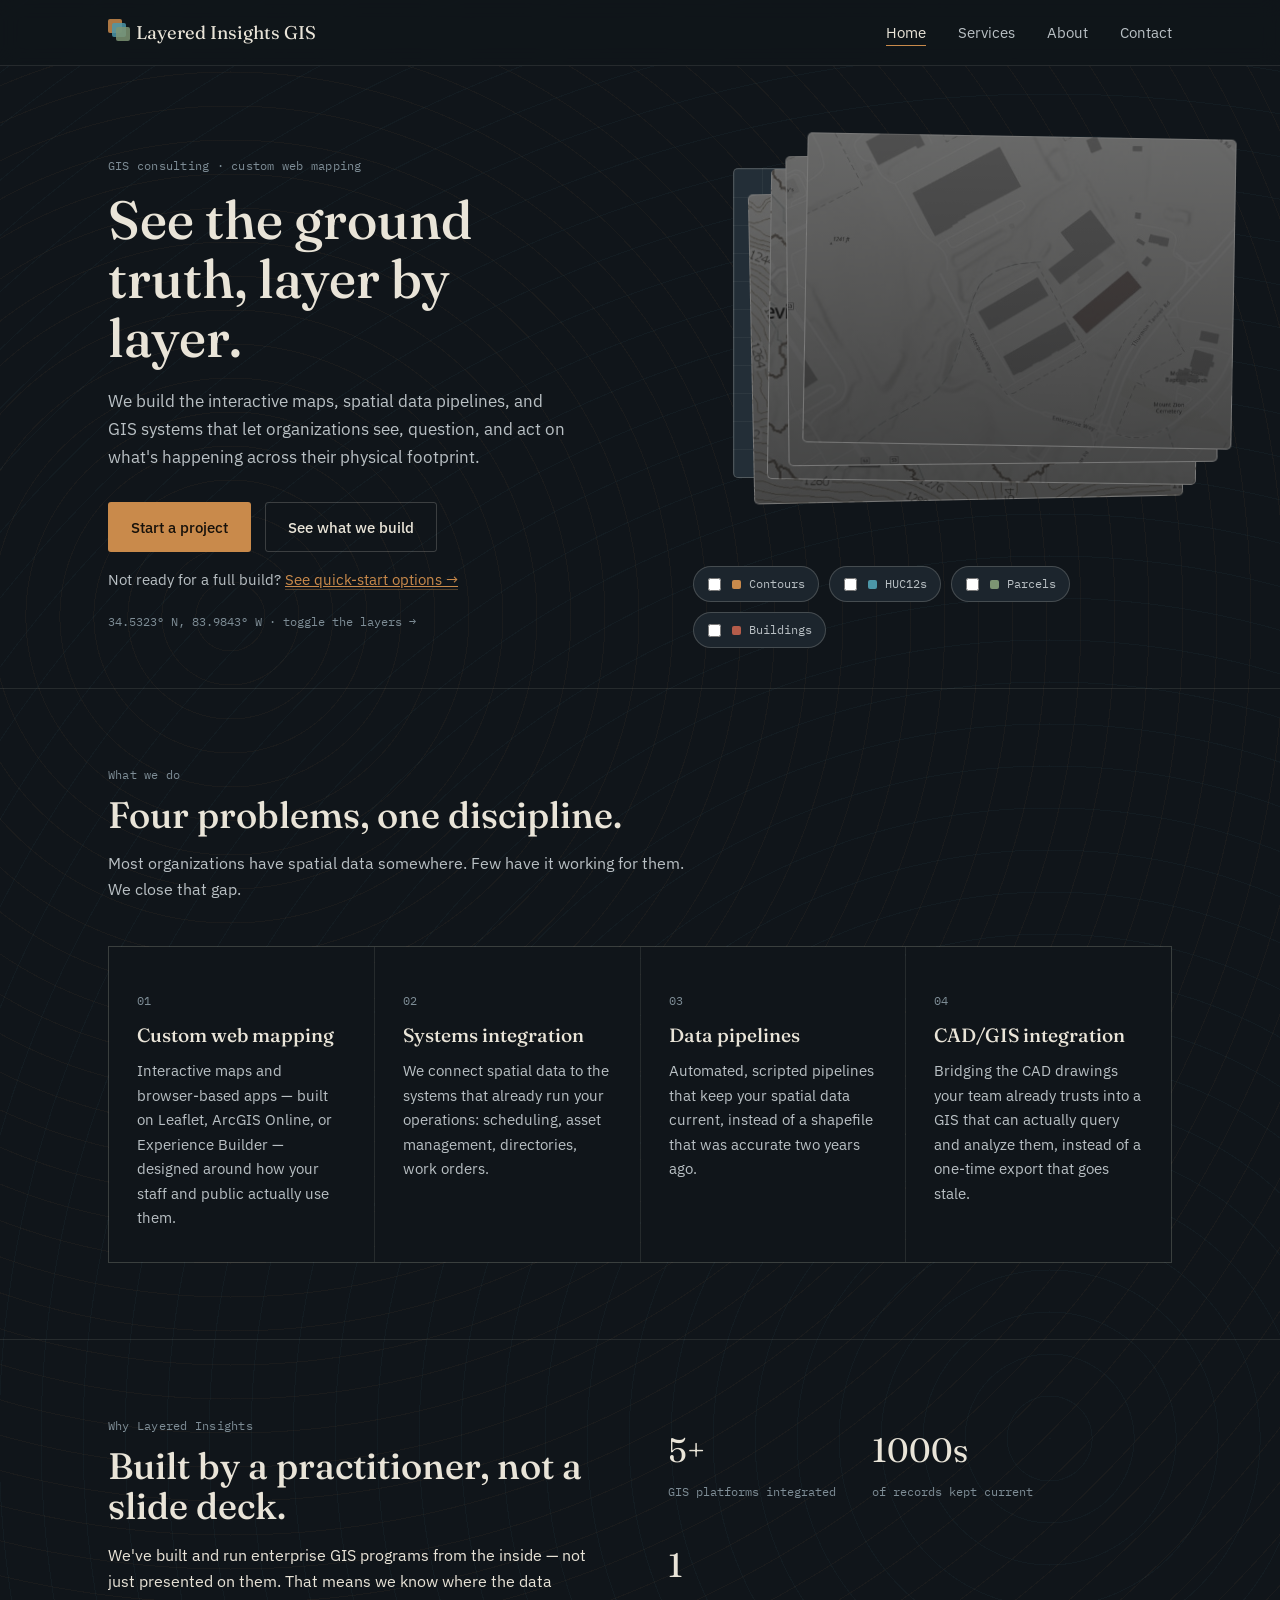
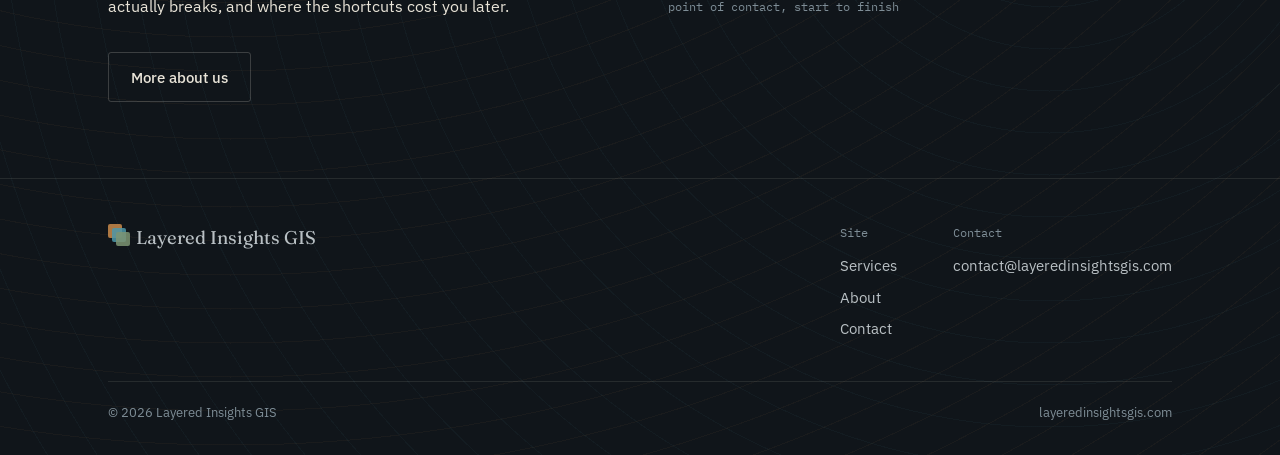
==== docs/index.html @ c65e15bb "Update index.html" ====
<!DOCTYPE html>
<html lang="en">
<head>
<meta charset="UTF-8" />
<meta name="viewport" content="width=device-width, initial-scale=1.0" />
<title>Layered Insights GIS — Custom Web Mapping &amp; GIS Systems</title>
<meta name="description" content="Layered Insights GIS builds custom web maps, GIS systems integration, and spatial data pipelines for organizations that run on place." />
<link rel="preconnect" href="https://fonts.googleapis.com">
<link href="https://fonts.googleapis.com/css2?family=Fraunces:opsz,wght@9..144,400;9..144,500;9..144,600&family=IBM+Plex+Sans:wght@400;500;600&family=IBM+Plex+Mono:wght@400;500&display=swap" rel="stylesheet">
<link rel="stylesheet" href="styles.css?v=8">
<script type="application/ld+json">
{
  "@context": "https://schema.org",
  "@type": "ProfessionalService",
  "name": "Layered Insights GIS",
  "url": "https://layeredinsightsgis.com/",
  "email": "contact@layeredinsightsgis.com",
  "description": "GIS consulting firm offering custom web mapping, GIS systems integration, spatial data pipelines, CAD/GIS integration, and quick-start digitization and mapping engagements.",
  "address": {
    "@type": "PostalAddress",
    "addressLocality": "Dahlonega",
    "addressRegion": "GA",
    "addressCountry": "US"
  },
  "areaServed": "US"
}
</script>
</head>
<body class="contour-field">

<header class="site-header">
  <nav class="nav">
    <a href="index.html" class="wordmark">
      <span class="mark"><span></span><span></span><span></span></span>
      Layered Insights GIS
    </a>
    <button class="nav-toggle" aria-label="Toggle navigation" aria-expanded="false">☰</button>
    <ul class="nav-links">
      <li><a href="index.html" aria-current="page">Home</a></li>
      <li><a href="services.html">Services</a></li>
      <li><a href="about.html">About</a></li>
      <li><a href="contact.html">Contact</a></li>
    </ul>
  </nav>
</header>

<main>
  <section class="hero">
    <div class="container hero-grid">
      <div>
        <p class="eyebrow">GIS consulting · custom web mapping</p>
        <h1>See the ground truth, layer by layer.</h1>
        <p class="lede">We build the interactive maps, spatial data pipelines, and GIS systems that let organizations see, question, and act on what's happening across their physical footprint.</p>
        <div class="hero-cta">
          <a href="contact.html" class="btn btn-primary">Start a project</a>
          <a href="services.html" class="btn btn-ghost">See what we build</a>
        </div>
        <p class="lede" style="margin-top:16px; font-size:0.94rem;">Not ready for a full build? <a href="services.html#quick-start" style="color:var(--ochre); border-bottom:1px solid var(--ochre-dim);">See quick-start options →</a></p>
        <p class="coord" style="margin-top:20px;">34.5323° N, 83.9843° W · toggle the layers →</p>
      </div>

      <div>
        <div class="stack-stage" aria-hidden="false">
          <div class="layer-sheet active" data-layer="base">
            <svg class="chrome" viewBox="0 0 120 40">
              <path d="M8 30 L8 10 M4 14 L8 10 L12 14" fill="none" stroke="currentColor" stroke-width="1.4"/>
              <line x1="30" y1="30" x2="70" y2="30" stroke="currentColor" stroke-width="1.4"/>
              <line x1="30" y1="26" x2="30" y2="30" stroke="currentColor" stroke-width="1.4"/>
              <line x1="50" y1="26" x2="50" y2="30" stroke="currentColor" stroke-width="1.4"/>
              <line x1="70" y1="26" x2="70" y2="30" stroke="currentColor" stroke-width="1.4"/>
              <text x="30" y="18" font-family="IBM Plex Mono" font-size="8" fill="currentColor">0&#160;&#160;&#160;&#160;&#160;&#160;200 m</text>
            </svg>
          </div>

          <div class="layer-sheet layer-photo" data-layer="contours" style="--tx:18px; --ty:22px; --rot:-1.2deg; --delay:.08s; background-image:url('imgs/contours.jpg');">
            <span class="sheet-label">Contours</span>
          </div>

          <div class="layer-sheet layer-photo" data-layer="huc12" style="--tx:36px; --ty:4px; --rot:.8deg; --delay:.16s; background-image:url('imgs/huc12s.jpg');">
            <span class="sheet-label">HUC12s</span>
          </div>

          <div class="layer-sheet layer-photo" data-layer="parcels" style="--tx:54px; --ty:-14px; --rot:-.6deg; --delay:.24s; background-image:url('imgs/parcels.jpg');">
            <span class="sheet-label">Parcels</span>
          </div>

          <div class="layer-sheet layer-photo" data-layer="buildings" style="--tx:72px; --ty:-32px; --rot:1deg; --delay:.32s; background-image:url('imgs/buildings.jpg?v=2');">
            <span class="sheet-label">Buildings</span>
          </div>
        </div>
        <div class="layer-toggles">
          <label class="layer-chip"><input type="checkbox" data-layer="contours"><span class="swatch" style="background:var(--ochre)"></span>Contours</label>
          <label class="layer-chip"><input type="checkbox" data-layer="huc12"><span class="swatch" style="background:var(--teal)"></span>HUC12s</label>
          <label class="layer-chip"><input type="checkbox" data-layer="parcels"><span class="swatch" style="background:var(--olive)"></span>Parcels</label>
          <label class="layer-chip"><input type="checkbox" data-layer="buildings"><span class="swatch" style="background:var(--clay)"></span>Buildings</label>
        </div>
      </div>

    </div>
  </section>

  <section class="section-border-top">
    <div class="container">
      <div class="section-head">
        <p class="eyebrow">What we do</p>
        <h2>Four problems, one discipline.</h2>
        <p class="lede">Most organizations have spatial data somewhere. Few have it working for them. We close that gap.</p>
      </div>
      <div class="grid-4">
        <div class="card">
          <p class="num">01</p>
          <h3>Custom web mapping</h3>
          <p>Interactive maps and browser-based apps — built on Leaflet, ArcGIS Online, or Experience Builder — designed around how your staff and public actually use them.</p>
        </div>
        <div class="card">
          <p class="num">02</p>
          <h3>Systems integration</h3>
          <p>We connect spatial data to the systems that already run your operations: scheduling, asset management, directories, work orders.</p>
        </div>
        <div class="card">
          <p class="num">03</p>
          <h3>Data pipelines</h3>
          <p>Automated, scripted pipelines that keep your spatial data current, instead of a shapefile that was accurate two years ago.</p>
        </div>
        <div class="card">
          <p class="num">04</p>
          <h3>CAD/GIS integration</h3>
          <p>Bridging the CAD drawings your team already trusts into a GIS that can actually query and analyze them, instead of a one-time export that goes stale.</p>
        </div>
      </div>
    </div>
  </section>

  <section class="section-border-top">
    <div class="container">
      <div class="about-grid">
        <div>
          <p class="eyebrow">Why Layered Insights</p>
          <h2 style="font-size:clamp(1.7rem,3vw,2.3rem); margin-top:10px;">Built by a practitioner, not a slide deck.</h2>
          <p class="lede" style="margin-top:16px;">We've built and run enterprise GIS programs from the inside — not just presented on them. That means we know where the data actually breaks, and where the shortcuts cost you later.</p>
          <div class="hero-cta">
            <a href="about.html" class="btn btn-ghost">More about us</a>
          </div>
        </div>
        <div class="stat-row">
          <div class="stat"><span class="n">5+</span><span class="l">GIS platforms integrated</span></div>
          <div class="stat"><span class="n">1000s</span><span class="l">of records kept current</span></div>
          <div class="stat"><span class="n">1</span><span class="l">point of contact, start to finish</span></div>
        </div>
      </div>
    </div>
  </section>
</main>

<footer class="site-footer">
  <div class="container">
    <div class="footer-grid">
      <a href="index.html" class="wordmark">
        <span class="mark"><span></span><span></span><span></span></span>
        Layered Insights GIS
      </a>
      <div class="footer-cols">
        <div class="footer-col">
          <h4>Site</h4>
          <ul>
            <li><a href="services.html">Services</a></li>
            <li><a href="about.html">About</a></li>
            <li><a href="contact.html">Contact</a></li>
          </ul>
        </div>
        <div class="footer-col">
          <h4>Contact</h4>
          <ul>
            <li><a href="mailto:contact@layeredinsightsgis.com">contact@layeredinsightsgis.com</a></li>
          </ul>
        </div>
      </div>
    </div>
    <div class="footer-bottom">
      <span>© 2026 Layered Insights GIS</span>
      <span>layeredinsightsgis.com</span>
    </div>
  </div>
</footer>

<script src="script.js?v=6"></script>
</body>
</html>
---- docs/styles.css ----
/* ============================================================
   Layered Insights GIS — design tokens
   Palette drawn from real cartographic convention: a dark
   basemap ink, with contour ochre / hydrology teal / vegetation
   olive standing in for actual GIS layer types.
   ============================================================ */

:root {
  --ink: #10151A;
  --ink-2: #161D24;
  --panel: #1C252D;
  --panel-2: #232E37;
  --border: rgba(232, 228, 218, 0.10);
  --border-strong: rgba(232, 228, 218, 0.20);

  --paper: #E9E4D8;
  --paper-dim: #B9C0C4;
  --muted: #7E8D96;

  --ochre: #C98A4B;
  --ochre-dim: rgba(201, 138, 75, 0.35);
  --teal: #4C97A8;
  --teal-dim: rgba(76, 151, 168, 0.35);
  --olive: #7C9473;
  --olive-dim: rgba(124, 148, 115, 0.35);
  --clay: #B45C4A;

  --font-display: "Fraunces", Georgia, serif;
  --font-body: "IBM Plex Sans", -apple-system, sans-serif;
  --font-mono: "IBM Plex Mono", monospace;

  --max-w: 1120px;
}

* { box-sizing: border-box; }

html {
  scroll-behavior: smooth;
}

@media (prefers-reduced-motion: reduce) {
  html { scroll-behavior: auto; }
  *, *::before, *::after {
    animation-duration: 0.001ms !important;
    transition-duration: 0.001ms !important;
  }
}

body {
  margin: 0;
  background: var(--ink);
  color: var(--paper);
  font-family: var(--font-body);
  font-size: 16px;
  line-height: 1.6;
  -webkit-font-smoothing: antialiased;
}

a {
  color: inherit;
}

/* subtle contour texture on the base ink */
.contour-field {
  background-image:
    repeating-radial-gradient(circle at 18% 30%, rgba(201,138,75,0.05) 0, rgba(201,138,75,0.05) 1px, transparent 1px, transparent 34px),
    repeating-radial-gradient(circle at 82% 70%, rgba(76,151,168,0.05) 0, rgba(76,151,168,0.05) 1px, transparent 1px, transparent 42px);
}

img { max-width: 100%; display: block; }

h1, h2, h3 {
  font-family: var(--font-display);
  font-weight: 500;
  line-height: 1.1;
  margin: 0;
  color: var(--paper);
}

p { margin: 0; }

.eyebrow {
  font-family: var(--font-mono);
  font-size: 0.78rem;
  letter-spacing: 0.02em;
  color: var(--muted);
}

.container {
  max-width: var(--max-w);
  margin: 0 auto;
  padding: 0 28px;
}

/* ---------------- header / nav ---------------- */

.site-header {
  position: sticky;
  top: 0;
  z-index: 50;
  background: rgba(16, 21, 26, 0.86);
  backdrop-filter: blur(10px);
  border-bottom: 1px solid var(--border);
}

.nav {
  display: flex;
  align-items: center;
  justify-content: space-between;
  padding: 18px 28px;
  max-width: var(--max-w);
  margin: 0 auto;
}

.wordmark {
  display: flex;
  align-items: baseline;
  gap: 8px;
  text-decoration: none;
  font-family: var(--font-display);
  font-size: 1.15rem;
  color: var(--paper);
}

.wordmark .mark {
  display: inline-flex;
  width: 20px;
  height: 20px;
  position: relative;
}
.wordmark .mark span {
  position: absolute;
  width: 14px;
  height: 14px;
  border-radius: 2px;
  opacity: 0.85;
}
.wordmark .mark span:nth-child(1) { background: var(--ochre); top: 0; left: 0; }
.wordmark .mark span:nth-child(2) { background: var(--teal); top: 4px; left: 4px; }
.wordmark .mark span:nth-child(3) { background: var(--olive); top: 8px; left: 8px; }

.nav-links {
  display: flex;
  gap: 32px;
  list-style: none;
  margin: 0;
  padding: 0;
  font-size: 0.94rem;
}

.nav-links a {
  text-decoration: none;
  color: var(--paper-dim);
  padding-bottom: 3px;
  border-bottom: 1px solid transparent;
  transition: color 0.15s ease, border-color 0.15s ease;
}

.nav-links a:hover,
.nav-links a[aria-current="page"] {
  color: var(--paper);
  border-color: var(--ochre);
}

.nav-toggle {
  display: none;
  background: none;
  border: 1px solid var(--border-strong);
  border-radius: 4px;
  color: var(--paper);
  width: 38px;
  height: 34px;
  cursor: pointer;
}

@media (max-width: 720px) {
  .nav-links {
    position: absolute;
    top: 100%;
    left: 0;
    right: 0;
    background: var(--ink-2);
    border-bottom: 1px solid var(--border);
    flex-direction: column;
    gap: 0;
    padding: 8px 28px 18px;
    display: none;
  }
  .nav-links.open { display: flex; }
  .nav-links a { display: block; padding: 12px 0; border-bottom: 1px solid var(--border); }
  .nav-toggle { display: block; }
}

/* ---------------- buttons ---------------- */

.btn {
  display: inline-flex;
  align-items: center;
  gap: 8px;
  font-family: var(--font-body);
  font-size: 0.95rem;
  font-weight: 500;
  text-decoration: none;
  padding: 12px 22px;
  border-radius: 3px;
  border: 1px solid transparent;
  cursor: pointer;
}

.btn-primary {
  background: var(--ochre);
  color: #17110A;
}
.btn-primary:hover { background: #d99a5d; }

.btn-ghost {
  background: transparent;
  border-color: var(--border-strong);
  color: var(--paper);
}
.btn-ghost:hover { border-color: var(--paper-dim); }

/* ---------------- hero / layer stack ---------------- */

.hero {
  padding: 72px 0 40px;
}

.hero-grid {
  display: grid;
  grid-template-columns: 1.05fr 0.95fr;
  gap: 56px;
  align-items: center;
}

@media (max-width: 880px) {
  .hero-grid { grid-template-columns: 1fr; }
}

.hero h1 {
  font-size: clamp(2.3rem, 4.2vw, 3.4rem);
  margin-top: 14px;
  max-width: 13ch;
}

.hero .lede {
  margin-top: 20px;
  font-size: 1.08rem;
  color: var(--paper-dim);
  max-width: 46ch;
}

.hero-cta {
  margin-top: 32px;
  display: flex;
  gap: 14px;
  flex-wrap: wrap;
}

.coord {
  font-family: var(--font-mono);
  font-size: 0.72rem;
  color: var(--muted);
}

/* layer stack graphic */
.stack-stage {
  position: relative;
  height: 400px;
}

.layer-sheet {
  position: absolute;
  inset: 30px 10px 60px 40px;
  border-radius: 5px;
  border: 1px solid var(--border-strong);
  overflow: hidden;
  transform: translate(var(--tx, 0), var(--ty, 0)) rotate(var(--rot, 0deg));
  animation: sheetIn 0.7s cubic-bezier(0.16, 1, 0.3, 1) both;
  animation-delay: var(--delay, 0s);
  opacity: 1;
  transition: opacity 0.35s ease;
}

.layer-sheet.depth-hidden {
  opacity: 0;
  pointer-events: none;
}

@keyframes sheetIn {
  from {
    transform: translate(var(--tx, 0), calc(var(--ty, 0px) + 46px)) rotate(var(--rot, 0deg)) scale(0.94);
  }
  to {
    transform: translate(var(--tx, 0), var(--ty, 0)) rotate(var(--rot, 0deg));
  }
}

.layer-photo {
  background-size: cover;
  background-position: center;
  filter: grayscale(0.75) brightness(0.5) saturate(0.6);
  transition: filter 0.5s ease;
}
.layer-photo.active {
  filter: grayscale(0) brightness(0.92) saturate(1.05);
}
.layer-photo::after {
  content: "";
  position: absolute;
  inset: 0;
  background: linear-gradient(180deg, rgba(16,21,26,0.15), rgba(16,21,26,0.45));
  pointer-events: none;
}

.sheet-label {
  position: absolute;
  top: 12px;
  left: 16px;
  font-family: var(--font-mono);
  font-size: 0.72rem;
  color: var(--paper);
  opacity: 0;
  transform: translateY(-4px);
  transition: opacity 0.25s ease, transform 0.25s ease;
  text-shadow: 0 1px 4px rgba(0,0,0,0.6);
  z-index: 1;
}
.layer-sheet.active .sheet-label { opacity: 1; transform: translateY(0); }

.layer-sheet[data-layer="base"] {
  z-index: 1;
  background:
    radial-gradient(circle at 30% 20%, rgba(76,151,168,0.08), transparent 55%),
    var(--panel-2);
  background-image:
    linear-gradient(rgba(232,228,218,0.05) 1px, transparent 1px),
    linear-gradient(90deg, rgba(232,228,218,0.05) 1px, transparent 1px);
  background-size: 28px 28px;
  color: var(--muted);
}
.layer-sheet[data-layer="base"] .chrome {
  position: absolute;
  bottom: 14px;
  right: 14px;
  width: 110px;
  height: 38px;
}

.layer-sheet[data-layer="contours"] { z-index: 2; }
.layer-sheet.active[data-layer="contours"] { border-color: var(--ochre); }

.layer-sheet[data-layer="huc12"] { z-index: 3; }
.layer-sheet.active[data-layer="huc12"] { border-color: var(--teal); }

.layer-sheet[data-layer="parcels"] { z-index: 4; }
.layer-sheet.active[data-layer="parcels"] { border-color: var(--olive); }

.layer-sheet[data-layer="buildings"] { z-index: 5; }
.layer-sheet.active[data-layer="buildings"] { border-color: var(--clay); }

.layer-toggles {
  display: flex;
  flex-wrap: wrap;
  gap: 10px;
  margin-top: 28px;
}

.layer-chip {
  display: flex;
  align-items: center;
  gap: 8px;
  font-family: var(--font-mono);
  font-size: 0.78rem;
  color: var(--paper-dim);
  background: var(--panel);
  border: 1px solid var(--border-strong);
  border-radius: 20px;
  padding: 7px 13px 7px 10px;
  cursor: pointer;
  user-select: none;
}

.layer-chip input { accent-color: var(--ochre); cursor: pointer; }
.layer-chip .swatch {
  width: 9px; height: 9px; border-radius: 2px;
}

/* ---------------- generic sections ---------------- */

section { padding: 76px 0; }
.section-border-top { border-top: 1px solid var(--border); }

.section-head {
  max-width: 60ch;
  margin-bottom: 44px;
}

.section-head h2 {
  font-size: clamp(1.7rem, 3vw, 2.3rem);
  margin-top: 10px;
}

.section-head .lede {
  margin-top: 14px;
  color: var(--paper-dim);
  font-size: 1.02rem;
}

.grid-4 {
  display: grid;
  grid-template-columns: repeat(4, 1fr);
  gap: 1px;
  background: var(--border);
  border: 1px solid var(--border);
}

@media (max-width: 980px) {
  .grid-4 { grid-template-columns: repeat(2, 1fr); }
}

@media (max-width: 560px) {
  .grid-4 { grid-template-columns: 1fr; }
}

.grid-flex {
  display: grid;
  grid-template-columns: repeat(auto-fit, minmax(230px, 1fr));
  gap: 1px;
  background: var(--border);
  border: 1px solid var(--border);
}

.card {
  background: var(--ink);
  padding: 32px 28px;
}

.card .num {
  font-family: var(--font-mono);
  font-size: 0.78rem;
  color: var(--muted);
}

.card h3 {
  font-size: 1.2rem;
  margin-top: 14px;
}

.card p {
  margin-top: 12px;
  color: var(--paper-dim);
  font-size: 0.96rem;
}

/* ---------------- footer ---------------- */

.site-footer {
  border-top: 1px solid var(--border);
  padding: 44px 0 32px;
}

.footer-grid {
  display: flex;
  justify-content: space-between;
  align-items: flex-start;
  flex-wrap: wrap;
  gap: 24px;
}

.footer-grid a {
  text-decoration: none;
  color: var(--paper-dim);
}
.footer-grid a:hover { color: var(--paper); }

.footer-cols {
  display: flex;
  gap: 56px;
  flex-wrap: wrap;
}

.footer-col h4 {
  font-family: var(--font-mono);
  font-size: 0.75rem;
  color: var(--muted);
  margin: 0 0 12px;
  font-weight: 400;
}

.footer-col ul {
  list-style: none;
  margin: 0;
  padding: 0;
  display: flex;
  flex-direction: column;
  gap: 8px;
  font-size: 0.92rem;
}

.footer-bottom {
  margin-top: 40px;
  padding-top: 20px;
  border-top: 1px solid var(--border);
  display: flex;
  justify-content: space-between;
  flex-wrap: wrap;
  gap: 10px;
  font-size: 0.82rem;
  color: var(--muted);
}

/* ---------------- page hero (inner pages) ---------------- */

.page-hero {
  padding: 56px 0 20px;
}
.page-hero h1 {
  font-size: clamp(2rem, 4vw, 2.8rem);
  margin-top: 12px;
  max-width: 20ch;
}
.page-hero .lede {
  margin-top: 18px;
  color: var(--paper-dim);
  max-width: 52ch;
  font-size: 1.04rem;
}

/* ---------------- services page ---------------- */

.service-row {
  display: grid;
  grid-template-columns: 220px 1fr;
  gap: 40px;
  padding: 36px 0;
  border-top: 1px solid var(--border);
}
.service-row:last-child { border-bottom: 1px solid var(--border); }

@media (max-width: 720px) {
  .service-row { grid-template-columns: 1fr; gap: 12px; }
}

.service-row h3 {
  font-size: 1.35rem;
}
.service-row .lede {
  margin-top: 14px;
  color: var(--paper-dim);
}
.service-row ul {
  margin: 18px 0 0;
  padding-left: 18px;
  color: var(--paper-dim);
  font-size: 0.95rem;
}
.service-row li { margin-top: 6px; }

/* ---------------- about page ---------------- */

.about-grid {
  display: grid;
  grid-template-columns: 1fr 1fr;
  gap: 56px;
  align-items: start;
}
@media (max-width: 880px) {
  .about-grid { grid-template-columns: 1fr; }
}

.stat-row {
  display: flex;
  gap: 36px;
  flex-wrap: wrap;
  margin-top: 8px;
}
.stat {
  font-family: var(--font-mono);
}
.stat .n {
  font-family: var(--font-display);
  font-size: 2.1rem;
  color: var(--paper);
  display: block;
}
.stat .l {
  font-size: 0.76rem;
  color: var(--muted);
}

.principle-list {
  list-style: none;
  margin: 0;
  padding: 0;
  display: flex;
  flex-direction: column;
  gap: 22px;
}
.principle-list li {
  padding-left: 20px;
  border-left: 2px solid var(--border-strong);
  color: var(--paper-dim);
}
.principle-list strong {
  display: block;
  color: var(--paper);
  font-weight: 500;
  margin-bottom: 4px;
}

/* ---------------- contact page ---------------- */

.contact-grid {
  display: grid;
  grid-template-columns: 1fr 1.1fr;
  gap: 56px;
}
@media (max-width: 880px) {
  .contact-grid { grid-template-columns: 1fr; }
}

.contact-details {
  display: flex;
  flex-direction: column;
  gap: 26px;
}
.contact-details .item .l {
  font-family: var(--font-mono);
  font-size: 0.75rem;
  color: var(--muted);
}
.contact-details .item .v {
  margin-top: 4px;
  font-size: 1.05rem;
}
.contact-details .item a {
  text-decoration: none;
  border-bottom: 1px solid var(--border-strong);
}
.contact-details .item a:hover { border-color: var(--ochre); }

.form-field {
  display: flex;
  flex-direction: column;
  gap: 6px;
  margin-bottom: 20px;
}
.form-field label {
  font-family: var(--font-mono);
  font-size: 0.75rem;
  color: var(--muted);
}
.form-field input,
.form-field textarea,
.form-field select {
  background: var(--panel);
  border: 1px solid var(--border-strong);
  border-radius: 3px;
  padding: 11px 13px;
  color: var(--paper);
  font-family: var(--font-body);
  font-size: 0.96rem;
}
.form-field input:focus,
.form-field textarea:focus,
.form-field select:focus {
  outline: 2px solid var(--ochre);
  outline-offset: 1px;
}
.form-field textarea { resize: vertical; min-height: 120px; }

:focus-visible {
  outline: 2px solid var(--ochre);
  outline-offset: 2px;
}
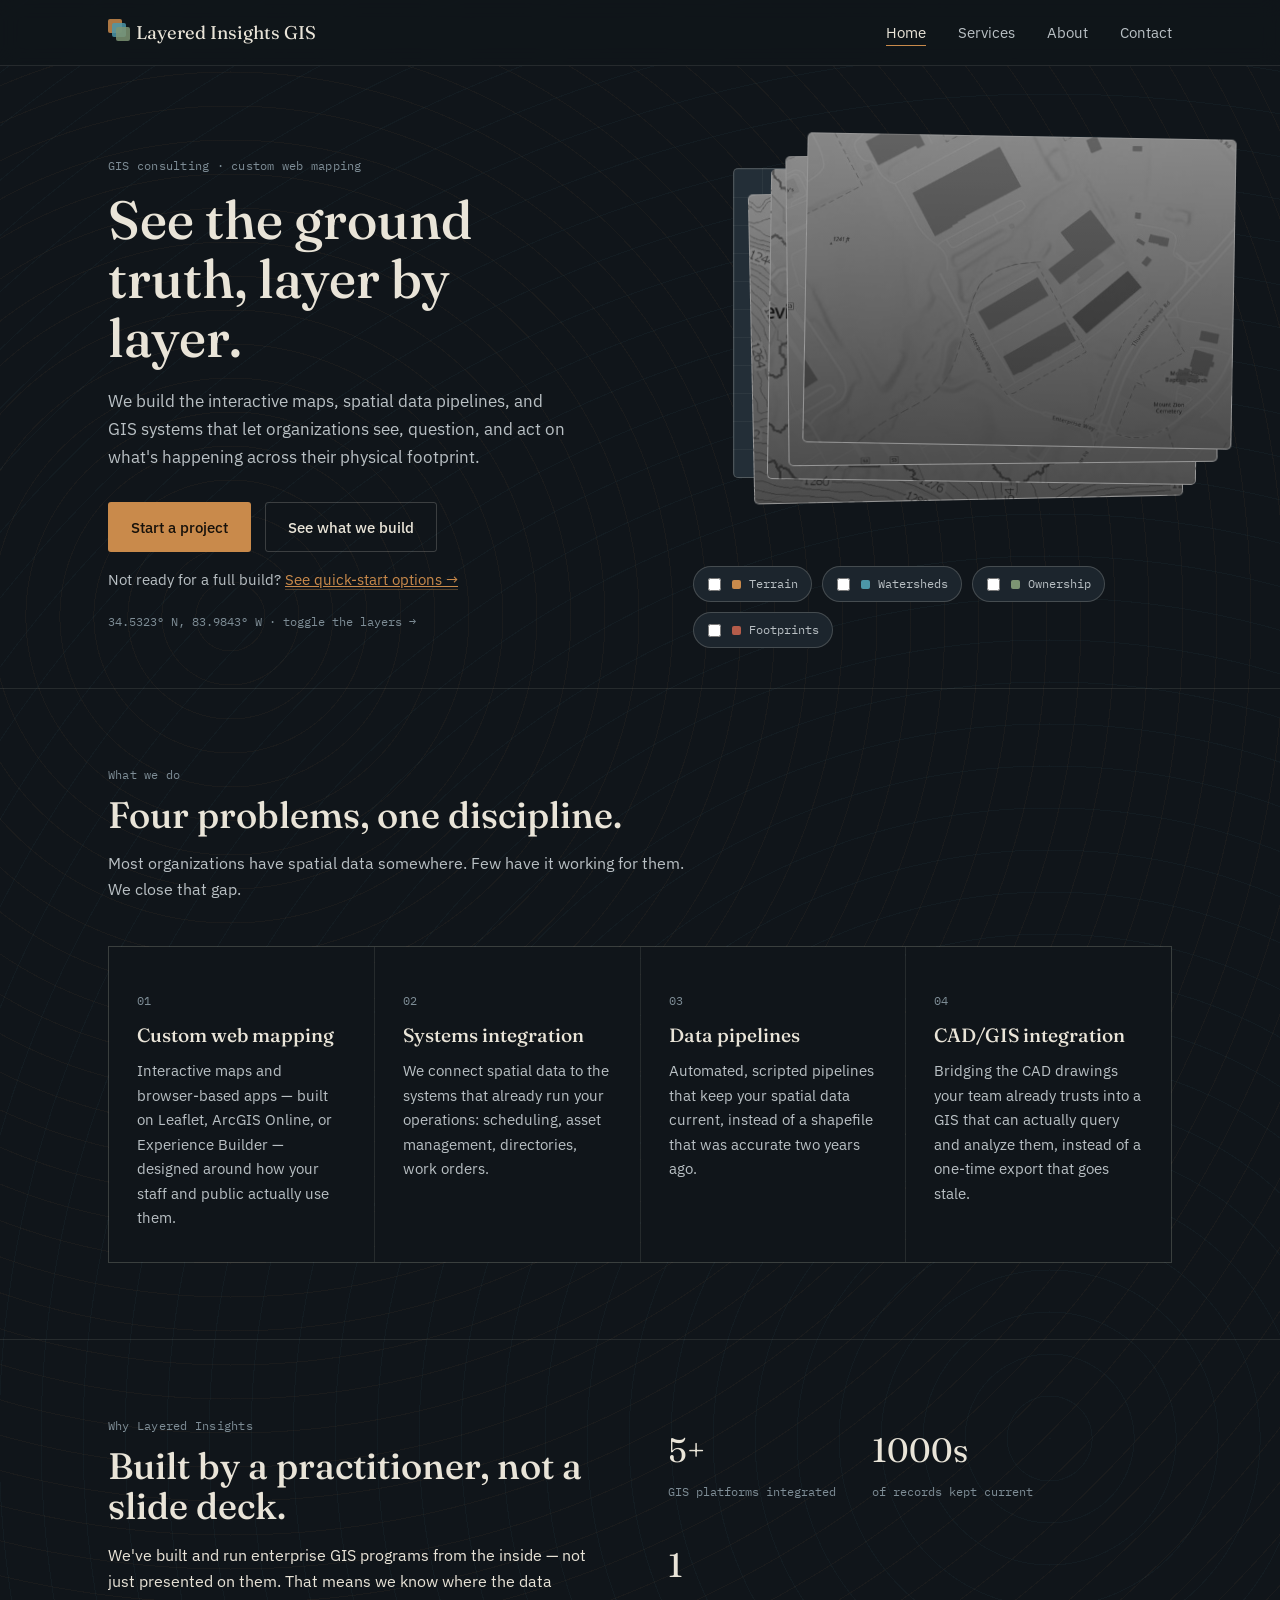
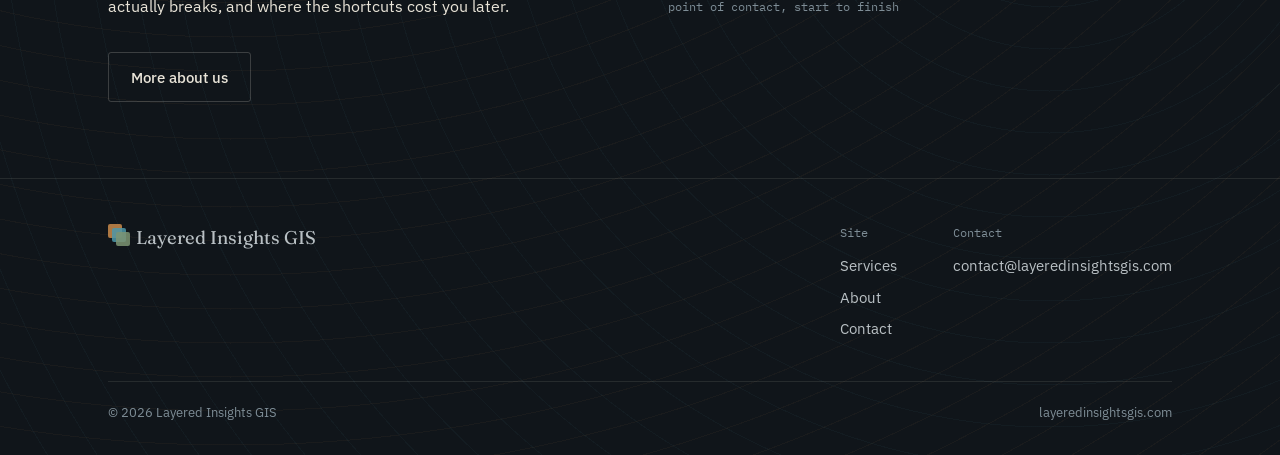
==== commit ed16caf9: "Add files via upload" ====
--- a/docs/index.html
+++ b/docs/index.html
@@ -7,7 +7,7 @@
 <meta name="description" content="Layered Insights GIS builds custom web maps, GIS systems integration, and spatial data pipelines for organizations that run on place." />
 <link rel="preconnect" href="https://fonts.googleapis.com">
 <link href="https://fonts.googleapis.com/css2?family=Fraunces:opsz,wght@9..144,400;9..144,500;9..144,600&family=IBM+Plex+Sans:wght@400;500;600&family=IBM+Plex+Mono:wght@400;500&display=swap" rel="stylesheet">
-<link rel="stylesheet" href="styles.css?v=8">
+<link rel="stylesheet" href="styles.css?v=9">
 <script type="application/ld+json">
 {
   "@context": "https://schema.org",
@@ -73,26 +73,26 @@
           </div>
 
           <div class="layer-sheet layer-photo" data-layer="contours" style="--tx:18px; --ty:22px; --rot:-1.2deg; --delay:.08s; background-image:url('imgs/contours.jpg');">
-            <span class="sheet-label">Contours</span>
+            <span class="sheet-label"><span class="name">Terrain</span><span class="tech">contours</span></span>
           </div>
 
           <div class="layer-sheet layer-photo" data-layer="huc12" style="--tx:36px; --ty:4px; --rot:.8deg; --delay:.16s; background-image:url('imgs/huc12s.jpg');">
-            <span class="sheet-label">HUC12s</span>
+            <span class="sheet-label"><span class="name">Watersheds</span><span class="tech">huc12</span></span>
           </div>
 
           <div class="layer-sheet layer-photo" data-layer="parcels" style="--tx:54px; --ty:-14px; --rot:-.6deg; --delay:.24s; background-image:url('imgs/parcels.jpg');">
-            <span class="sheet-label">Parcels</span>
+            <span class="sheet-label"><span class="name">Ownership</span><span class="tech">parcels</span></span>
           </div>
 
           <div class="layer-sheet layer-photo" data-layer="buildings" style="--tx:72px; --ty:-32px; --rot:1deg; --delay:.32s; background-image:url('imgs/buildings.jpg?v=2');">
-            <span class="sheet-label">Buildings</span>
+            <span class="sheet-label"><span class="name">Footprints</span><span class="tech">buildings</span></span>
           </div>
         </div>
         <div class="layer-toggles">
-          <label class="layer-chip"><input type="checkbox" data-layer="contours"><span class="swatch" style="background:var(--ochre)"></span>Contours</label>
-          <label class="layer-chip"><input type="checkbox" data-layer="huc12"><span class="swatch" style="background:var(--teal)"></span>HUC12s</label>
-          <label class="layer-chip"><input type="checkbox" data-layer="parcels"><span class="swatch" style="background:var(--olive)"></span>Parcels</label>
-          <label class="layer-chip"><input type="checkbox" data-layer="buildings"><span class="swatch" style="background:var(--clay)"></span>Buildings</label>
+          <label class="layer-chip"><input type="checkbox" data-layer="contours"><span class="swatch" style="background:var(--ochre)"></span>Terrain</label>
+          <label class="layer-chip"><input type="checkbox" data-layer="huc12"><span class="swatch" style="background:var(--teal)"></span>Watersheds</label>
+          <label class="layer-chip"><input type="checkbox" data-layer="parcels"><span class="swatch" style="background:var(--olive)"></span>Ownership</label>
+          <label class="layer-chip"><input type="checkbox" data-layer="buildings"><span class="swatch" style="background:var(--clay)"></span>Footprints</label>
         </div>
       </div>
 
--- a/docs/styles.css
+++ b/docs/styles.css
@@ -299,32 +299,63 @@
 .layer-photo {
   background-size: cover;
   background-position: center;
-  filter: grayscale(0.75) brightness(0.5) saturate(0.6);
-  transition: filter 0.5s ease;
+  filter: grayscale(1) brightness(0.62) contrast(1.08);
+  transition: filter 0.5s ease, box-shadow 0.5s ease;
 }
 .layer-photo.active {
-  filter: grayscale(0) brightness(0.92) saturate(1.05);
-}
+  filter: grayscale(0) brightness(0.95) contrast(1.02) saturate(1.05);
+}
+.layer-photo::before {
+  content: "";
+  position: absolute;
+  inset: 0;
+  mix-blend-mode: color;
+  opacity: 0.7;
+  transition: opacity 0.5s ease;
+  pointer-events: none;
+}
+.layer-photo.active::before { opacity: 0; }
+.layer-photo[data-layer="contours"]::before { background: var(--ochre); }
+.layer-photo[data-layer="huc12"]::before { background: var(--teal); }
+.layer-photo[data-layer="parcels"]::before { background: var(--olive); }
+.layer-photo[data-layer="buildings"]::before { background: var(--clay); }
+
 .layer-photo::after {
   content: "";
   position: absolute;
   inset: 0;
-  background: linear-gradient(180deg, rgba(16,21,26,0.15), rgba(16,21,26,0.45));
+  background: linear-gradient(180deg, rgba(16,21,26,0.1), rgba(16,21,26,0.5));
   pointer-events: none;
 }
+
+.layer-photo.active[data-layer="contours"] { box-shadow: 0 0 46px -6px var(--ochre); }
+.layer-photo.active[data-layer="huc12"] { box-shadow: 0 0 46px -6px var(--teal); }
+.layer-photo.active[data-layer="parcels"] { box-shadow: 0 0 46px -6px var(--olive); }
+.layer-photo.active[data-layer="buildings"] { box-shadow: 0 0 46px -6px var(--clay); }
 
 .sheet-label {
   position: absolute;
   top: 12px;
   left: 16px;
-  font-family: var(--font-mono);
-  font-size: 0.72rem;
   color: var(--paper);
   opacity: 0;
   transform: translateY(-4px);
   transition: opacity 0.25s ease, transform 0.25s ease;
-  text-shadow: 0 1px 4px rgba(0,0,0,0.6);
   z-index: 1;
+}
+.sheet-label .name {
+  display: block;
+  font-family: var(--font-display);
+  font-size: 1.05rem;
+  text-shadow: 0 1px 6px rgba(0,0,0,0.7);
+}
+.sheet-label .tech {
+  display: block;
+  font-family: var(--font-mono);
+  font-size: 0.68rem;
+  color: var(--paper-dim);
+  text-shadow: 0 1px 4px rgba(0,0,0,0.7);
+  margin-top: 2px;
 }
 .layer-sheet.active .sheet-label { opacity: 1; transform: translateY(0); }
 
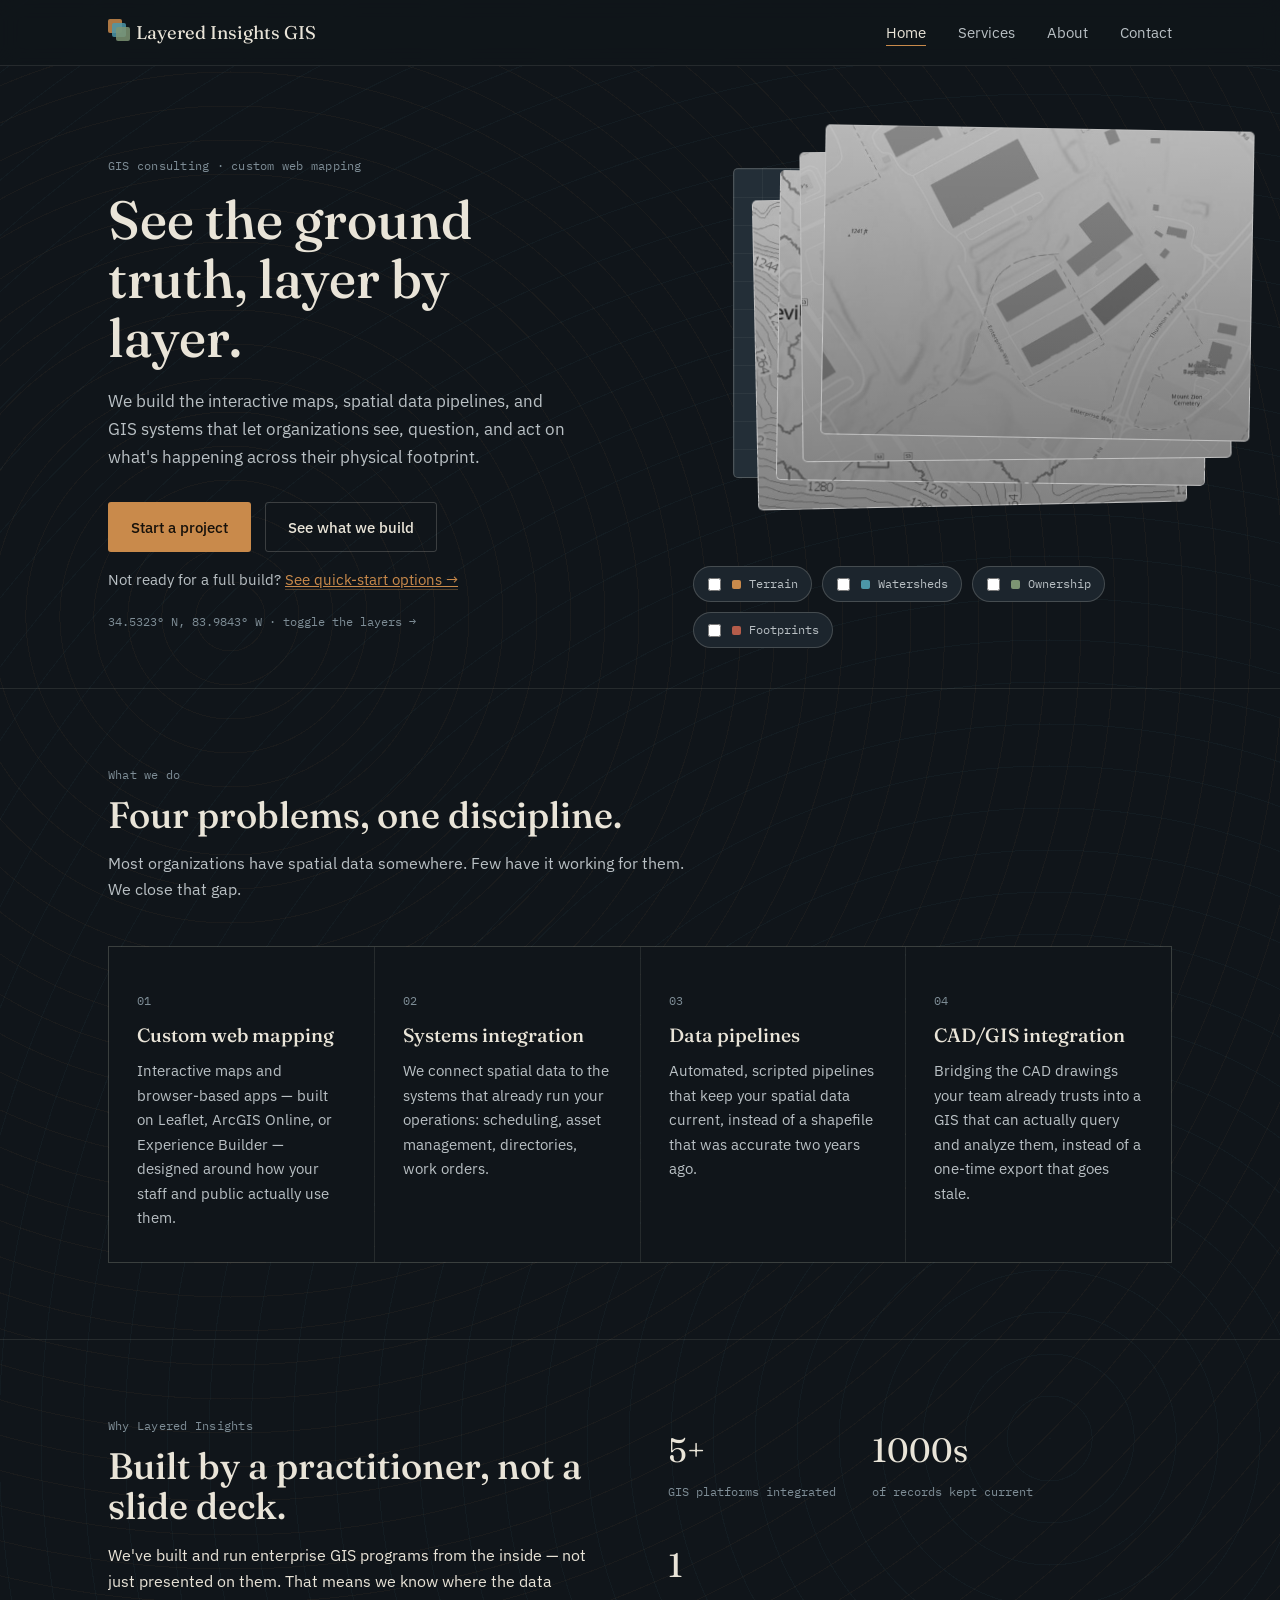
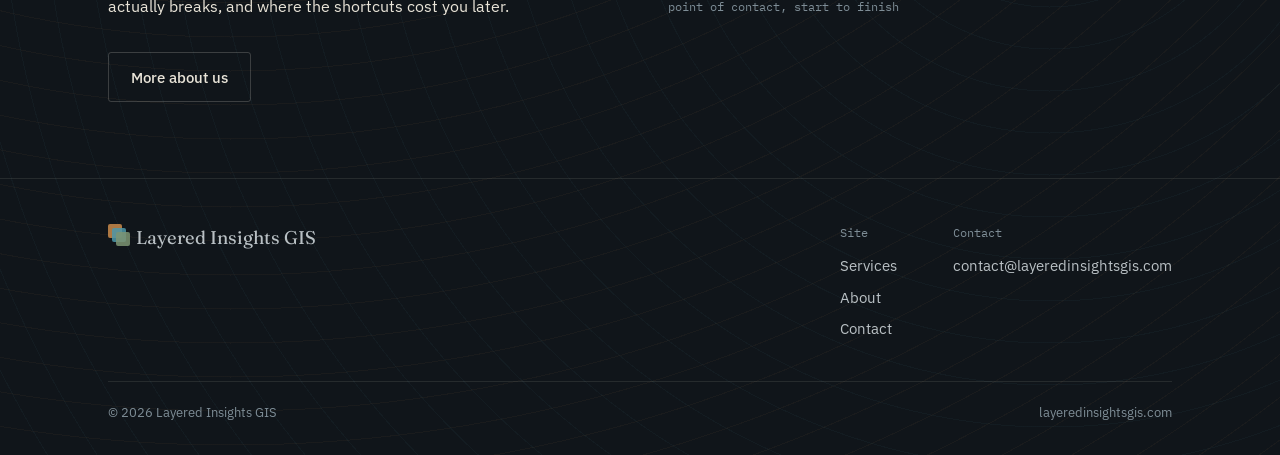
==== commit 26e61f52: "Add files via upload" ====
--- a/docs/index.html
+++ b/docs/index.html
@@ -7,7 +7,7 @@
 <meta name="description" content="Layered Insights GIS builds custom web maps, GIS systems integration, and spatial data pipelines for organizations that run on place." />
 <link rel="preconnect" href="https://fonts.googleapis.com">
 <link href="https://fonts.googleapis.com/css2?family=Fraunces:opsz,wght@9..144,400;9..144,500;9..144,600&family=IBM+Plex+Sans:wght@400;500;600&family=IBM+Plex+Mono:wght@400;500&display=swap" rel="stylesheet">
-<link rel="stylesheet" href="styles.css?v=9">
+<link rel="stylesheet" href="styles.css?v=10">
 <script type="application/ld+json">
 {
   "@context": "https://schema.org",
@@ -72,19 +72,19 @@
             </svg>
           </div>
 
-          <div class="layer-sheet layer-photo" data-layer="contours" style="--tx:18px; --ty:22px; --rot:-1.2deg; --delay:.08s; background-image:url('imgs/contours.jpg');">
+          <div class="layer-sheet layer-photo" data-layer="contours" style="--tx:22px; --ty:28px; --rot:-1.2deg; --delay:.08s; background-image:url('imgs/contours.jpg');">
             <span class="sheet-label"><span class="name">Terrain</span><span class="tech">contours</span></span>
           </div>
 
-          <div class="layer-sheet layer-photo" data-layer="huc12" style="--tx:36px; --ty:4px; --rot:.8deg; --delay:.16s; background-image:url('imgs/huc12s.jpg');">
+          <div class="layer-sheet layer-photo" data-layer="huc12" style="--tx:45px; --ty:5px; --rot:.8deg; --delay:.16s; background-image:url('imgs/huc12s.jpg');">
             <span class="sheet-label"><span class="name">Watersheds</span><span class="tech">huc12</span></span>
           </div>
 
-          <div class="layer-sheet layer-photo" data-layer="parcels" style="--tx:54px; --ty:-14px; --rot:-.6deg; --delay:.24s; background-image:url('imgs/parcels.jpg');">
+          <div class="layer-sheet layer-photo" data-layer="parcels" style="--tx:68px; --ty:-18px; --rot:-.6deg; --delay:.24s; background-image:url('imgs/parcels.jpg');">
             <span class="sheet-label"><span class="name">Ownership</span><span class="tech">parcels</span></span>
           </div>
 
-          <div class="layer-sheet layer-photo" data-layer="buildings" style="--tx:72px; --ty:-32px; --rot:1deg; --delay:.32s; background-image:url('imgs/buildings.jpg?v=2');">
+          <div class="layer-sheet layer-photo" data-layer="buildings" style="--tx:90px; --ty:-40px; --rot:1deg; --delay:.32s; background-image:url('imgs/buildings.jpg?v=2');">
             <span class="sheet-label"><span class="name">Footprints</span><span class="tech">buildings</span></span>
           </div>
         </div>
--- a/docs/styles.css
+++ b/docs/styles.css
@@ -24,6 +24,11 @@
   --olive: #7C9473;
   --olive-dim: rgba(124, 148, 115, 0.35);
   --clay: #B45C4A;
+
+  --ochre-pop: #E4A05C;
+  --teal-pop: #3FC4D9;
+  --olive-pop: #9BCB6E;
+  --clay-pop: #E56B54;
 
   --font-display: "Fraunces", Georgia, serif;
   --font-body: "IBM Plex Sans", -apple-system, sans-serif;
@@ -299,7 +304,7 @@
 .layer-photo {
   background-size: cover;
   background-position: center;
-  filter: grayscale(1) brightness(0.62) contrast(1.08);
+  filter: grayscale(1) brightness(0.8) contrast(1.02);
   transition: filter 0.5s ease, box-shadow 0.5s ease;
 }
 .layer-photo.active {
@@ -310,21 +315,21 @@
   position: absolute;
   inset: 0;
   mix-blend-mode: color;
-  opacity: 0.7;
+  opacity: 0.85;
   transition: opacity 0.5s ease;
   pointer-events: none;
 }
 .layer-photo.active::before { opacity: 0; }
-.layer-photo[data-layer="contours"]::before { background: var(--ochre); }
-.layer-photo[data-layer="huc12"]::before { background: var(--teal); }
-.layer-photo[data-layer="parcels"]::before { background: var(--olive); }
-.layer-photo[data-layer="buildings"]::before { background: var(--clay); }
+.layer-photo[data-layer="contours"]::before { background: var(--ochre-pop); }
+.layer-photo[data-layer="huc12"]::before { background: var(--teal-pop); }
+.layer-photo[data-layer="parcels"]::before { background: var(--olive-pop); }
+.layer-photo[data-layer="buildings"]::before { background: var(--clay-pop); }
 
 .layer-photo::after {
   content: "";
   position: absolute;
   inset: 0;
-  background: linear-gradient(180deg, rgba(16,21,26,0.1), rgba(16,21,26,0.5));
+  background: linear-gradient(180deg, rgba(16,21,26,0.05), rgba(16,21,26,0.35));
   pointer-events: none;
 }
 
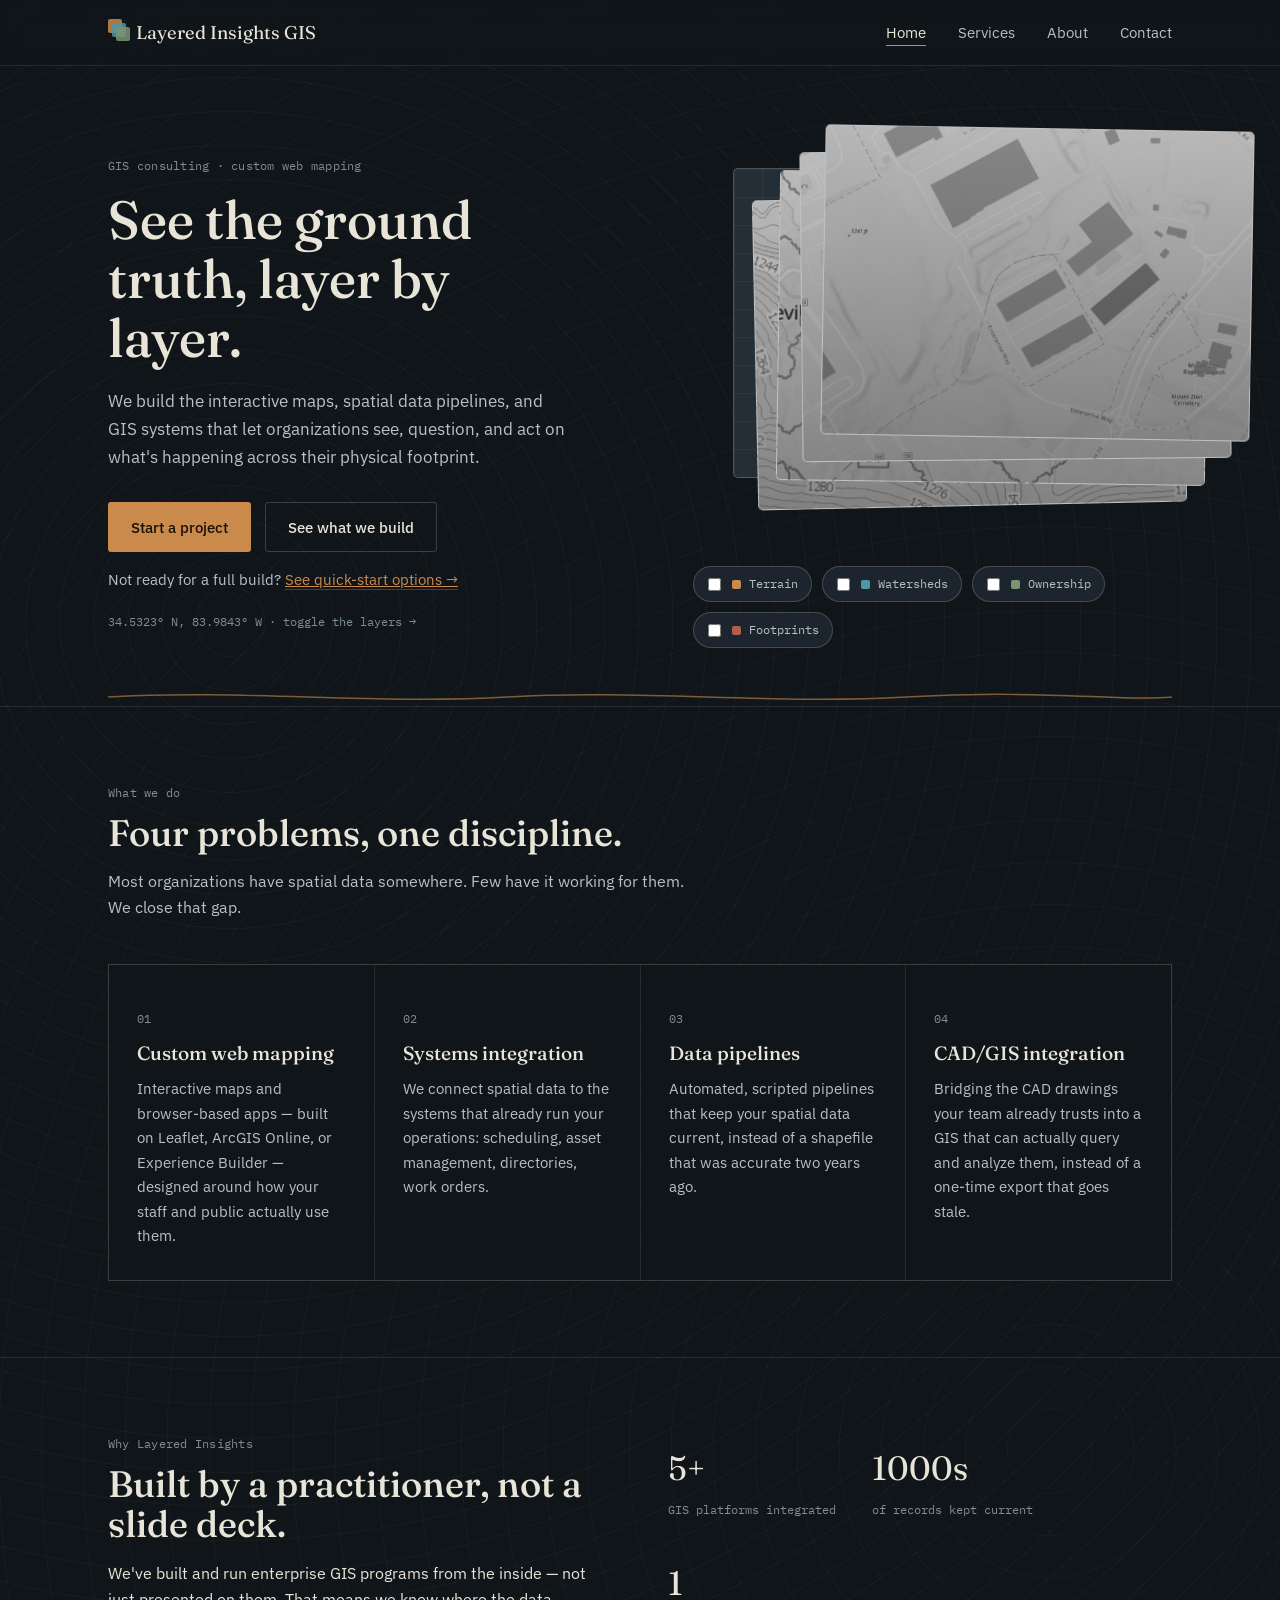
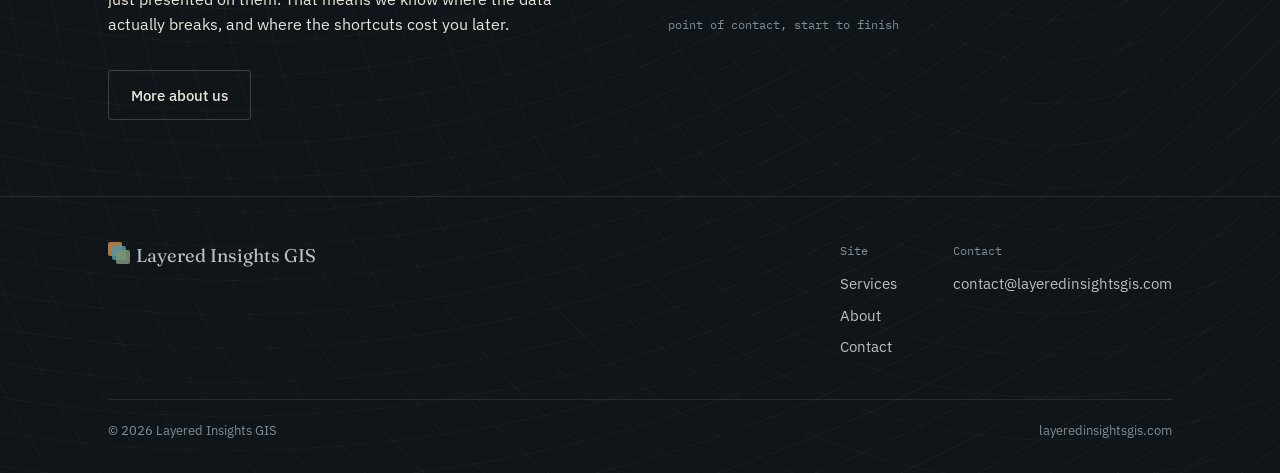
==== commit 5cc93766: "Add files via upload" ====
--- a/docs/index.html
+++ b/docs/index.html
@@ -7,7 +7,7 @@
 <meta name="description" content="Layered Insights GIS builds custom web maps, GIS systems integration, and spatial data pipelines for organizations that run on place." />
 <link rel="preconnect" href="https://fonts.googleapis.com">
 <link href="https://fonts.googleapis.com/css2?family=Fraunces:opsz,wght@9..144,400;9..144,500;9..144,600&family=IBM+Plex+Sans:wght@400;500;600&family=IBM+Plex+Mono:wght@400;500&display=swap" rel="stylesheet">
-<link rel="stylesheet" href="styles.css?v=10">
+<link rel="stylesheet" href="styles.css?v=11">
 <script type="application/ld+json">
 {
   "@context": "https://schema.org",
@@ -99,6 +99,8 @@
     </div>
   </section>
 
+  <div class="container"><div class="signature-divider" aria-hidden="true"><svg viewBox="0 0 400 16" preserveAspectRatio="none"><path d="M0,8 C50,1 100,15 150,8 C200,1 250,15 300,8 C350,1 380,12 400,8"/></svg></div></div>
+
   <section class="section-border-top">
     <div class="container">
       <div class="section-head">
@@ -183,6 +185,6 @@
   </div>
 </footer>
 
-<script src="script.js?v=6"></script>
+<script src="script.js?v=7"></script>
 </body>
 </html>
--- a/docs/styles.css
+++ b/docs/styles.css
@@ -73,6 +73,26 @@
 }
 
 img { max-width: 100%; display: block; }
+
+/* ---------------- scroll reveal ---------------- */
+
+.reveal {
+  opacity: 0;
+  transform: translateY(22px);
+  transition: opacity 0.7s ease, transform 0.7s ease;
+}
+.reveal.revealed {
+  opacity: 1;
+  transform: translateY(0);
+}
+
+.signature-divider {
+  width: 100%;
+  height: 18px;
+  opacity: 0.6;
+}
+.signature-divider svg { width: 100%; height: 100%; display: block; }
+.signature-divider path { fill: none; stroke: var(--ochre); stroke-width: 1.3; }
 
 h1, h2, h3 {
   font-family: var(--font-display);
@@ -210,20 +230,28 @@
   border-radius: 3px;
   border: 1px solid transparent;
   cursor: pointer;
+  transition: transform 0.2s ease, box-shadow 0.2s ease, background 0.2s ease, border-color 0.2s ease;
 }
 
 .btn-primary {
   background: var(--ochre);
   color: #17110A;
 }
-.btn-primary:hover { background: #d99a5d; }
+.btn-primary:hover {
+  background: #d99a5d;
+  transform: translateY(-2px);
+  box-shadow: 0 10px 24px -8px rgba(201, 138, 75, 0.55);
+}
 
 .btn-ghost {
   background: transparent;
   border-color: var(--border-strong);
   color: var(--paper);
 }
-.btn-ghost:hover { border-color: var(--paper-dim); }
+.btn-ghost:hover {
+  border-color: var(--paper-dim);
+  transform: translateY(-2px);
+}
 
 /* ---------------- hero / layer stack ---------------- */
 
@@ -280,11 +308,12 @@
   border-radius: 5px;
   border: 1px solid var(--border-strong);
   overflow: hidden;
-  transform: translate(var(--tx, 0), var(--ty, 0)) rotate(var(--rot, 0deg));
-  animation: sheetIn 0.7s cubic-bezier(0.16, 1, 0.3, 1) both;
+  transform: translate(var(--tx, 0), var(--ty, 0)) rotate(var(--rot, 0deg)) rotateX(var(--tilt-x, 0deg)) rotateY(var(--tilt-y, 0deg));
+  transform-style: preserve-3d;
+  animation: sheetIn 0.7s cubic-bezier(0.16, 1, 0.3, 1) backwards;
   animation-delay: var(--delay, 0s);
   opacity: 1;
-  transition: opacity 0.35s ease;
+  transition: opacity 0.35s ease, transform 0.15s ease-out;
 }
 
 .layer-sheet.depth-hidden {
@@ -297,7 +326,7 @@
     transform: translate(var(--tx, 0), calc(var(--ty, 0px) + 46px)) rotate(var(--rot, 0deg)) scale(0.94);
   }
   to {
-    transform: translate(var(--tx, 0), var(--ty, 0)) rotate(var(--rot, 0deg));
+    transform: translate(var(--tx, 0), var(--ty, 0)) rotate(var(--rot, 0deg)) rotateX(var(--tilt-x, 0deg)) rotateY(var(--tilt-y, 0deg));
   }
 }
 
@@ -470,6 +499,14 @@
 .card {
   background: var(--ink);
   padding: 32px 28px;
+  position: relative;
+  transition: background 0.25s ease, transform 0.25s ease, box-shadow 0.25s ease;
+}
+.card:hover {
+  background: var(--panel);
+  transform: translateY(-3px);
+  box-shadow: 0 16px 32px -14px rgba(0,0,0,0.6);
+  z-index: 1;
 }
 
 .card .num {
@@ -569,8 +606,14 @@
   display: grid;
   grid-template-columns: 220px 1fr;
   gap: 40px;
-  padding: 36px 0;
+  padding: 36px 28px;
+  margin: 0 -28px;
   border-top: 1px solid var(--border);
+  border-radius: 4px;
+  transition: background 0.25s ease;
+}
+.service-row:hover {
+  background: rgba(232, 228, 218, 0.03);
 }
 .service-row:last-child { border-bottom: 1px solid var(--border); }
 
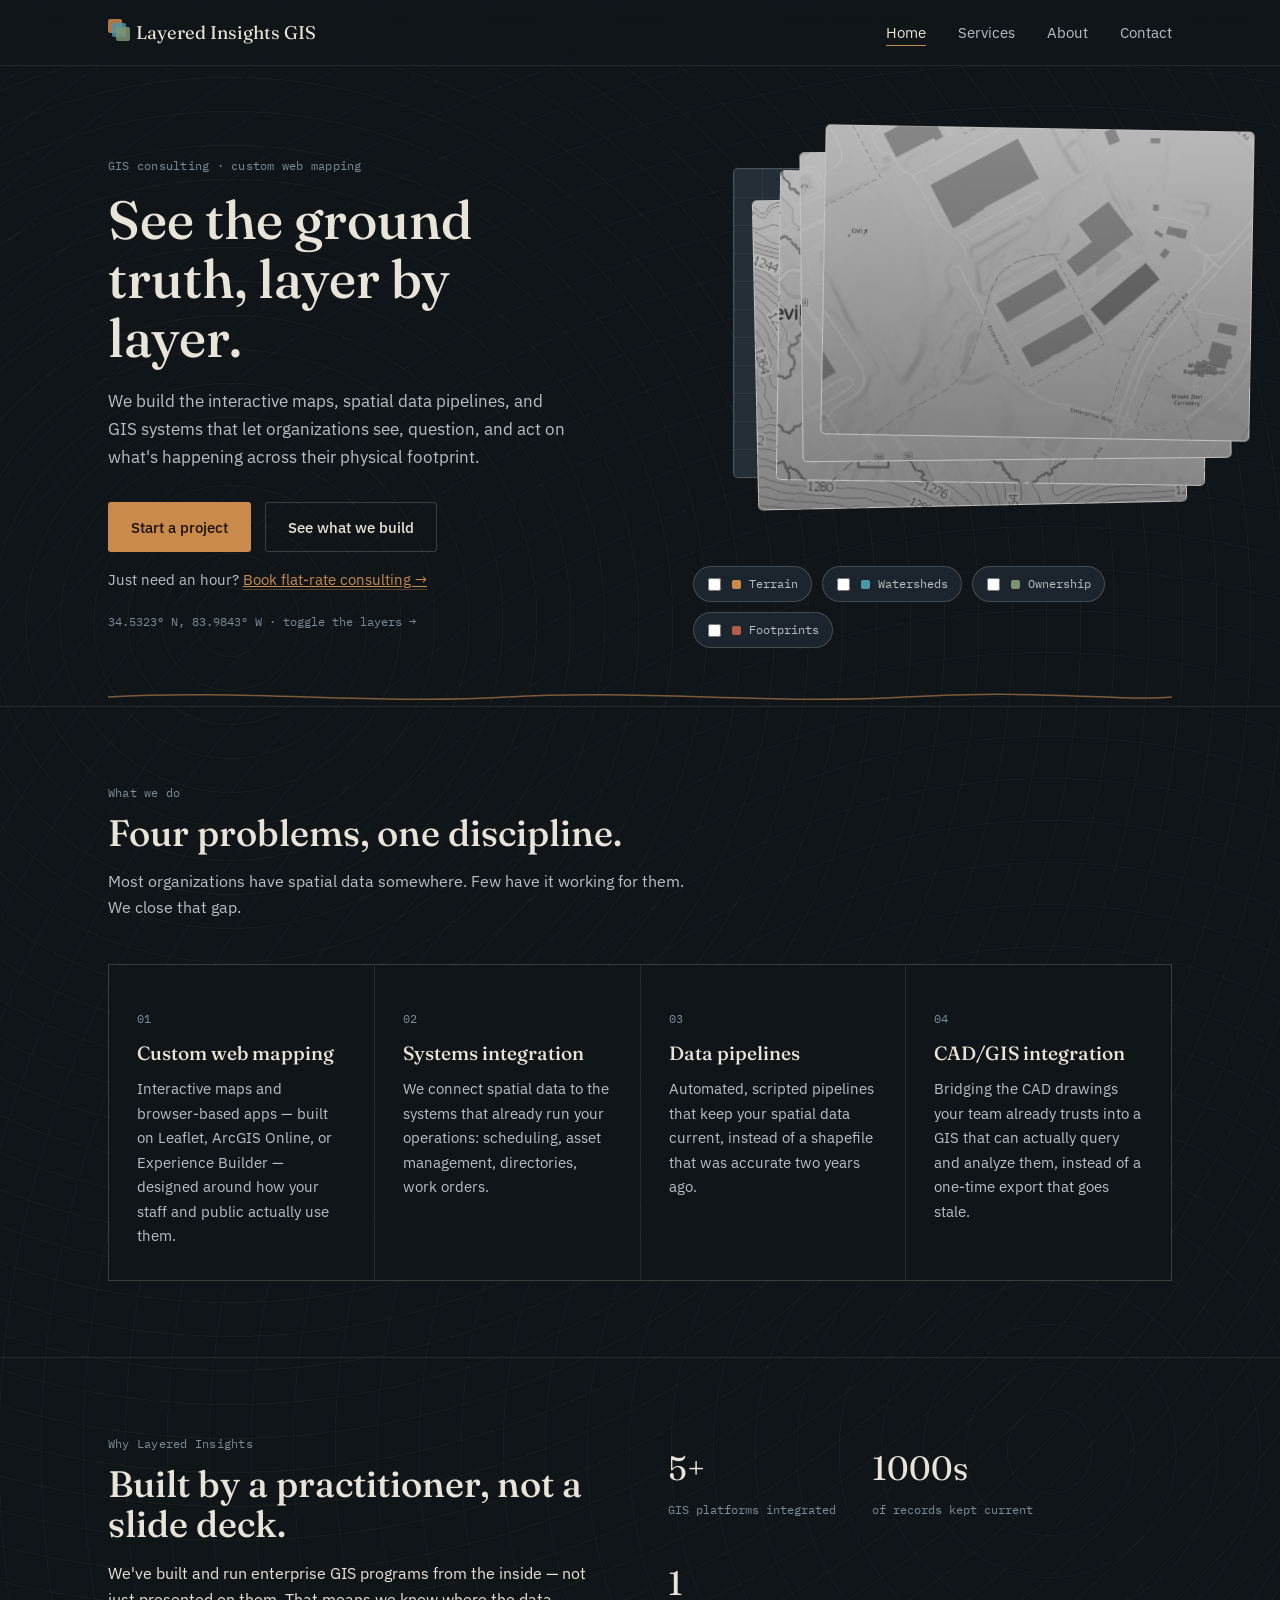
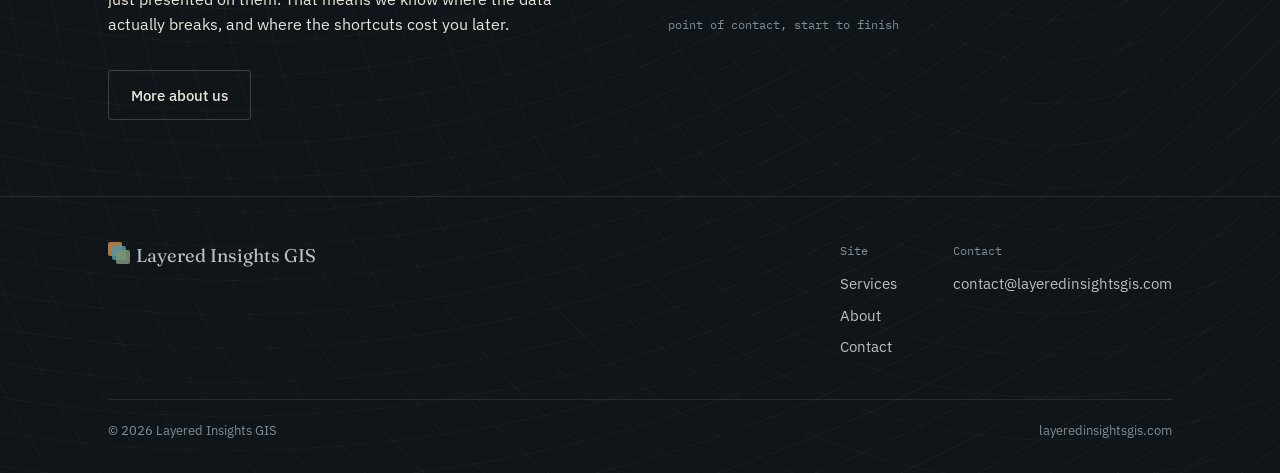
==== commit 9b005425: "Add files via upload" ====
--- a/docs/index.html
+++ b/docs/index.html
@@ -7,7 +7,7 @@
 <meta name="description" content="Layered Insights GIS builds custom web maps, GIS systems integration, and spatial data pipelines for organizations that run on place." />
 <link rel="preconnect" href="https://fonts.googleapis.com">
 <link href="https://fonts.googleapis.com/css2?family=Fraunces:opsz,wght@9..144,400;9..144,500;9..144,600&family=IBM+Plex+Sans:wght@400;500;600&family=IBM+Plex+Mono:wght@400;500&display=swap" rel="stylesheet">
-<link rel="stylesheet" href="styles.css?v=11">
+<link rel="stylesheet" href="styles.css?v=14">
 <script type="application/ld+json">
 {
   "@context": "https://schema.org",
@@ -55,7 +55,7 @@
           <a href="contact.html" class="btn btn-primary">Start a project</a>
           <a href="services.html" class="btn btn-ghost">See what we build</a>
         </div>
-        <p class="lede" style="margin-top:16px; font-size:0.94rem;">Not ready for a full build? <a href="services.html#quick-start" style="color:var(--ochre); border-bottom:1px solid var(--ochre-dim);">See quick-start options →</a></p>
+        <p class="lede" style="margin-top:16px; font-size:0.94rem;">Just need an hour? <a href="services.html#consulting" style="color:var(--ochre); border-bottom:1px solid var(--ochre-dim);">Book flat-rate consulting →</a></p>
         <p class="coord" style="margin-top:20px;">34.5323° N, 83.9843° W · toggle the layers →</p>
       </div>
 
@@ -185,6 +185,6 @@
   </div>
 </footer>
 
-<script src="script.js?v=7"></script>
+<script src="script.js?v=8"></script>
 </body>
 </html>
--- a/docs/styles.css
+++ b/docs/styles.css
@@ -316,11 +316,6 @@
   transition: opacity 0.35s ease, transform 0.15s ease-out;
 }
 
-.layer-sheet.depth-hidden {
-  opacity: 0;
-  pointer-events: none;
-}
-
 @keyframes sheetIn {
   from {
     transform: translate(var(--tx, 0), calc(var(--ty, 0px) + 46px)) rotate(var(--rot, 0deg)) scale(0.94);
@@ -492,8 +487,31 @@
   display: grid;
   grid-template-columns: repeat(auto-fit, minmax(230px, 1fr));
   gap: 1px;
-  background: var(--border);
+  background: transparent;
+}
+.grid-flex .card {
   border: 1px solid var(--border);
+}
+
+.featured-callout {
+  background: var(--panel);
+  border: 1px solid var(--ochre-dim);
+  border-left: 3px solid var(--ochre);
+  border-radius: 4px;
+  padding: 32px 36px;
+  margin-bottom: 32px;
+}
+.featured-callout h3 {
+  font-size: 1.4rem;
+  margin-top: 8px;
+}
+.featured-callout p:not(.eyebrow) {
+  margin-top: 14px;
+  color: var(--paper-dim);
+  max-width: 60ch;
+}
+.featured-callout .btn {
+  margin-top: 22px;
 }
 
 .card {
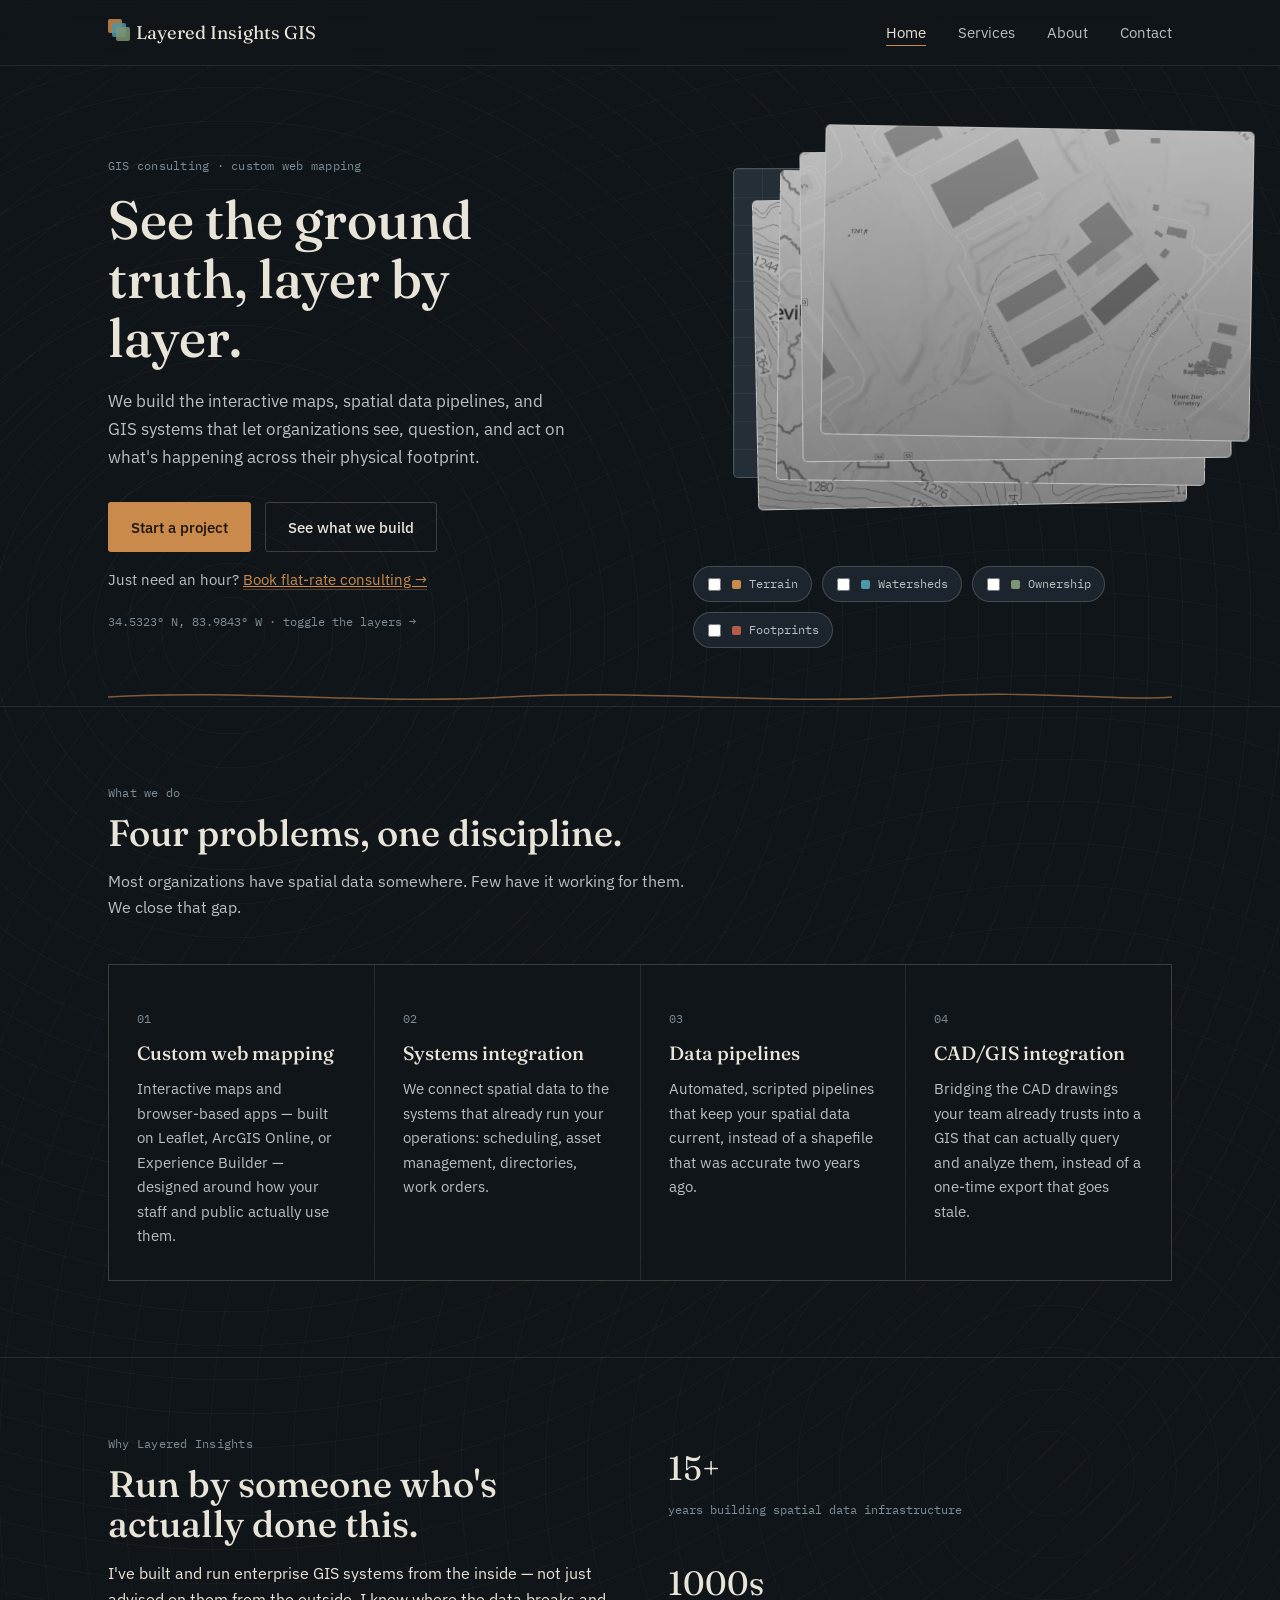
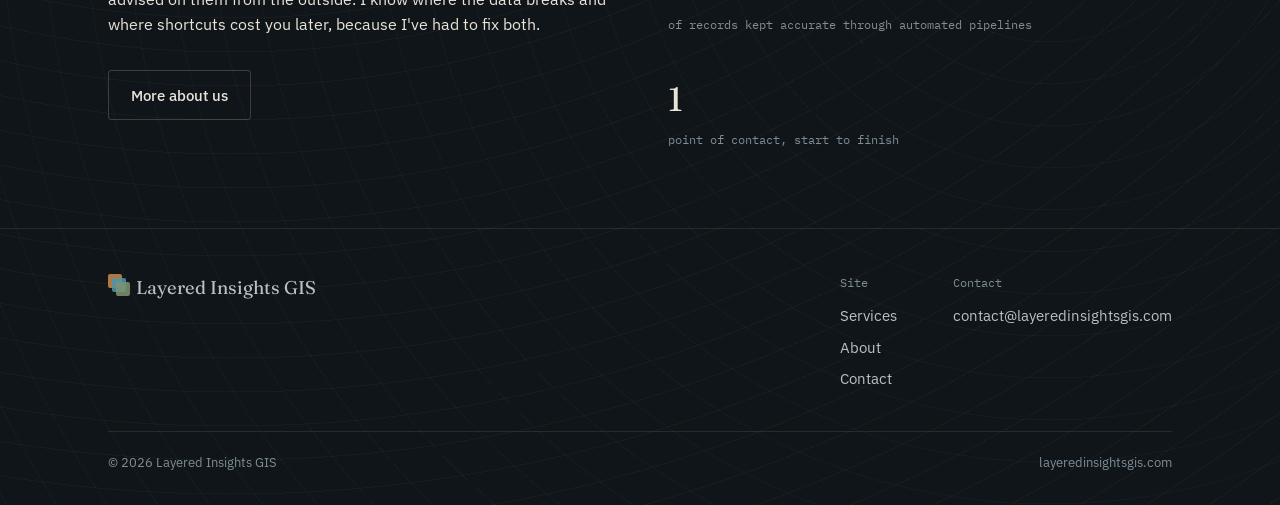
==== commit ac79c835: "Update index.html" ====
--- a/docs/index.html
+++ b/docs/index.html
@@ -138,15 +138,15 @@
       <div class="about-grid">
         <div>
           <p class="eyebrow">Why Layered Insights</p>
-          <h2 style="font-size:clamp(1.7rem,3vw,2.3rem); margin-top:10px;">Built by a practitioner, not a slide deck.</h2>
-          <p class="lede" style="margin-top:16px;">We've built and run enterprise GIS programs from the inside — not just presented on them. That means we know where the data actually breaks, and where the shortcuts cost you later.</p>
+          <h2 style="font-size:clamp(1.7rem,3vw,2.3rem); margin-top:10px;">Run by someone who's actually done this.</h2>
+          <p class="lede" style="margin-top:16px;">I've built and run enterprise GIS systems from the inside — not just advised on them from the outside. I know where the data breaks and where shortcuts cost you later, because I've had to fix both.</p>
           <div class="hero-cta">
             <a href="about.html" class="btn btn-ghost">More about us</a>
           </div>
         </div>
         <div class="stat-row">
-          <div class="stat"><span class="n">5+</span><span class="l">GIS platforms integrated</span></div>
-          <div class="stat"><span class="n">1000s</span><span class="l">of records kept current</span></div>
+          <div class="stat"><span class="n">15+</span><span class="l">years building spatial data infrastructure</span></div>
+          <div class="stat"><span class="n">1000s</span><span class="l">of records kept accurate through automated pipelines</span></div>
           <div class="stat"><span class="n">1</span><span class="l">point of contact, start to finish</span></div>
         </div>
       </div>
